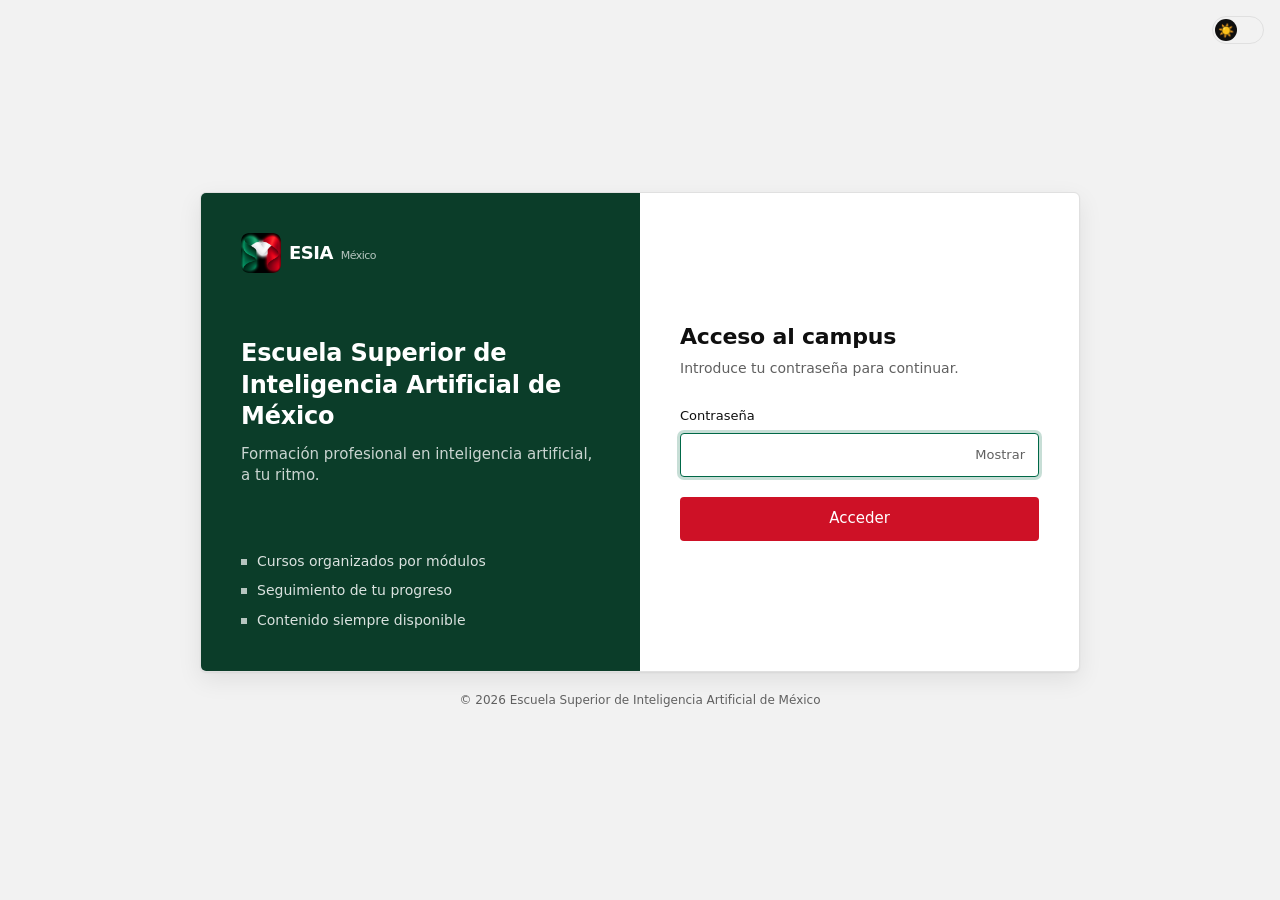
==== index.html @ 3054005b "Escuela Superior de IA de México: sitio basado en la de Paraguay Misma estructura y cursos, con text" ====
<!doctype html>
<html lang="es">
<head>
  <meta charset="utf-8">
  <meta name="viewport" content="width=device-width, initial-scale=1">
  <title>Escuela Superior de Inteligencia Artificial de México</title>
  <meta name="description" content="Plataforma de formación en inteligencia artificial. Acceso con contraseña.">
  <meta name="theme-color" content="#242527">
  <link rel="icon" href="assets/favicon.png" type="image/png">
  <!-- Vista previa al compartir (WhatsApp, Telegram, redes). Si cambia la dirección web, actualiza las URLs de abajo. -->
  <link rel="canonical" href="https://paumartifelip-cpu.github.io/escuelasuperioriamexico/">
  <link rel="apple-touch-icon" href="assets/apple-touch-icon.png">
  <meta property="og:type" content="website">
  <meta property="og:site_name" content="ESIA México">
  <meta property="og:locale" content="es_MX">
  <meta property="og:title" content="Escuela Superior de Inteligencia Artificial de México">
  <meta property="og:description" content="Formación profesional en inteligencia artificial, a tu ritmo.">
  <meta property="og:url" content="https://paumartifelip-cpu.github.io/escuelasuperioriamexico/">
  <meta property="og:image" content="https://paumartifelip-cpu.github.io/escuelasuperioriamexico/assets/og-image.png">
  <meta property="og:image:type" content="image/png">
  <meta property="og:image:width" content="1200">
  <meta property="og:image:height" content="630">
  <meta property="og:image:alt" content="Logo de la Escuela Superior de Inteligencia Artificial de México">
  <meta name="twitter:card" content="summary_large_image">
  <meta name="twitter:title" content="Escuela Superior de Inteligencia Artificial de México">
  <meta name="twitter:description" content="Formación profesional en inteligencia artificial, a tu ritmo.">
  <meta name="twitter:image" content="https://paumartifelip-cpu.github.io/escuelasuperioriamexico/assets/og-image.png">
  <link rel="stylesheet" href="css/styles.css">
  <script src="js/redirect.js"></script>
  <script src="js/theme.js"></script>
</head>
<body class="intro-page">
  <main class="intro">
    <button id="theme-btn" class="switch intro-theme" type="button" role="switch" aria-checked="false" aria-label="Modo oscuro"><span class="switch-knob" aria-hidden="true"></span></button>

    <section class="intro-card" aria-labelledby="intro-title">
      <div class="intro-aside">
        <div class="brand">
          <img class="brand-logo" src="assets/logo.png" alt="" width="40" height="40">
          <span class="brand-text">ESIA <small>México</small></span>
        </div>
        <div>
          <h1 id="intro-title">Escuela Superior de Inteligencia Artificial de México</h1>
          <p class="lead">Formación profesional en inteligencia artificial, a tu ritmo.</p>
        </div>
        <ul class="intro-points">
          <li>Cursos organizados por módulos</li>
          <li>Seguimiento de tu progreso</li>
          <li>Contenido siempre disponible</li>
        </ul>
      </div>

      <div class="intro-main">
        <h2>Acceso al campus</h2>
        <p class="intro-note">Introduce tu contraseña para continuar.</p>

        <form id="gate-form" class="gate" autocomplete="off" novalidate>
          <label for="password">Contraseña</label>
          <div class="gate-field">
            <input id="password" name="password" type="password"
                   autocomplete="current-password" aria-describedby="gate-error" required autofocus>
            <button type="button" id="toggle-pass" class="gate-toggle" aria-label="Mostrar contraseña">Mostrar</button>
          </div>
          <p id="gate-error" class="gate-error" role="alert" hidden></p>
          <button type="submit" class="btn btn-primary btn-block">Acceder</button>
        </form>
      </div>
    </section>

    <footer class="intro-foot">© <span id="year"></span> Escuela Superior de Inteligencia Artificial de México</footer>
  </main>

  <script src="js/auth.js"></script>
  <script src="js/gate.js"></script>
</body>
</html>
---- css/styles.css ----
:root {
  --bg: #242527;
  --surface: #2c2d30;
  --surface-2: #36373b;
  --surface-3: #4a4b50;
  --text: #f1f1f1;
  --text-dim: #b4b5ba;
  --red: #ce1126;
  --red-dark: #a50d1e;
  --blue: #3ea6ff;
  --accent: #1f9d63;
  --accent-deep: #0b3d29;
  --on-text: #242527;
  --topbar-bg: rgba(36, 37, 39, .95);
  --error: #ff6b81;
  --radius: 6px;
  --topbar-h: 56px;
  --sidebar-w: 240px;
}

*, *::before, *::after { box-sizing: border-box; }
html { -webkit-text-size-adjust: 100%; }
html { color-scheme: dark; }
html[data-theme="light"] {
  color-scheme: light;
  --bg: #ffffff;
  --surface: #ffffff;
  --surface-2: #f2f2f2;
  --surface-3: #e0e0e0;
  --text: #0f0f0f;
  --text-dim: #606060;
  --on-text: #ffffff;
  --topbar-bg: rgba(255, 255, 255, .95);
  --blue: #065fd4;
  --accent: #006847;
  --accent-deep: #0b3d29;
  --error: #c4001f;
}
body {
  margin: 0;
  background: var(--bg);
  color: var(--text);
  font-family: Roboto, "Segoe UI", system-ui, -apple-system, Arial, sans-serif;
  font-size: 14px;
  line-height: 1.4;
  -webkit-font-smoothing: antialiased;
  overflow-x: hidden;
  overflow-wrap: break-word;
}
a { color: inherit; text-decoration: none; }
img { display: block; max-width: 100%; }
h1, h2, h3, p { margin: 0; }
:focus-visible { outline: 2px solid var(--blue); outline-offset: 2px; }
[hidden] { display: none !important; }

/* ---------- Marca ---------- */
.brand { display: inline-flex; align-items: center; gap: 8px; font-weight: 700; letter-spacing: -0.5px; }
.brand-logo { width: 32px; height: 32px; object-fit: contain; flex: none; border-radius: 6px; }
.brand-text { font-size: 18px; }
.brand-text small { font-weight: 400; color: var(--text-dim); font-size: 11px; margin-left: 2px; }

/* ---------- Botones ---------- */
.btn {
  display: inline-flex; align-items: center; justify-content: center; gap: 6px;
  border: 0; border-radius: 6px; padding: 0 16px; min-height: 36px;
  font: inherit; font-weight: 500; cursor: pointer; transition: background .15s;
  text-align: center;
}
.btn-primary { background: var(--accent); color: #fff; }
.btn-primary:hover { background: var(--accent-deep); }
html:not([data-theme="light"]) .btn-primary:hover { background: #27b673; }
.btn-secondary { background: transparent; color: var(--text); border: 1px solid var(--surface-3); }
.btn-secondary:hover { background: var(--surface-2); }
.btn-ghost { background: transparent; color: var(--text); border: 1px solid var(--surface-3); }
.btn-ghost:hover { background: var(--surface-2); }
.btn-block { width: 100%; min-height: 44px; border-radius: 4px; font-size: 15px; }
.intro .btn-primary { background: var(--red); color: #fff; opacity: 1; }
.intro .btn-primary:hover { background: var(--red-dark); }
.icon-btn {
  display: grid; place-items: center; width: 40px; height: 40px; border: 0; border-radius: 50%;
  background: transparent; color: var(--text); cursor: pointer; font-size: 16px; flex: none;
}
.icon-btn:hover { background: var(--surface-2); }

/* ---------- Introducción ---------- */
.intro-page { min-height: 100vh; min-height: 100dvh; background: var(--surface-2); }
.intro {
  position: relative; min-height: 100vh; min-height: 100dvh; display: flex; flex-direction: column;
  align-items: center; justify-content: center; padding: 24px 16px;
}
.intro-card {
  display: grid; grid-template-columns: 1fr 1fr; width: 100%; max-width: 880px; min-height: 480px;
  background: var(--bg); border: 1px solid var(--surface-3); border-radius: 6px; overflow: hidden;
  box-shadow: 0 1px 2px rgba(0, 0, 0, .06), 0 8px 24px rgba(0, 0, 0, .08);
}
.intro-aside {
  display: flex; flex-direction: column; justify-content: space-between; gap: 32px; padding: 40px;
  background: var(--accent-deep); color: #fff;
}
.intro-aside .brand-text small { color: rgba(255, 255, 255, .7); }
.intro-aside .brand-logo { width: 40px; height: 40px; border-radius: 8px; }
.intro-aside h1 { font-size: 24px; line-height: 1.3; font-weight: 600; letter-spacing: -.2px; margin-bottom: 12px; }
.lead { color: rgba(255, 255, 255, .78); font-size: 15px; }
.intro-points { list-style: none; margin: 0; padding: 0; display: grid; gap: 10px; color: rgba(255, 255, 255, .85); font-size: 14px; }
.intro-points li { display: flex; align-items: center; gap: 10px; }
.intro-points li::before { content: ""; width: 6px; height: 6px; background: #fff; opacity: .7; flex: none; }
.intro-aside, .intro-main { min-width: 0; }
.intro-main { display: flex; flex-direction: column; justify-content: center; padding: 40px; }
.intro-main h2 { font-size: 22px; font-weight: 600; letter-spacing: -.2px; }
.intro-note { color: var(--text-dim); margin: 6px 0 28px; }
.gate label { display: block; font-weight: 500; font-size: 13px; margin-bottom: 8px; }
.gate-field { position: relative; display: flex; align-items: center; }
.gate input {
  width: 100%; height: 44px; padding: 0 84px 0 14px; border-radius: 4px;
  background: var(--bg); color: var(--text); border: 1px solid var(--surface-3); font: inherit; font-size: 16px;
}
.gate input:hover { border-color: var(--text-dim); }
.gate input:focus { outline: none; border-color: var(--accent); box-shadow: 0 0 0 3px color-mix(in srgb, var(--accent) 22%, transparent); }
.gate input[aria-invalid="true"] { border-color: var(--error); }
.gate-toggle {
  position: absolute; right: 4px; height: 36px; padding: 0 10px; border: 0; border-radius: 4px;
  background: transparent; color: var(--text-dim); font: inherit; font-size: 13px; cursor: pointer;
}
.gate-toggle:hover { color: var(--text); background: var(--surface-2); }
.gate-error { color: var(--error); margin-top: 10px; font-size: 13px; }
.gate .btn-block { margin-top: 20px; }
.intro-foot { margin-top: 20px; color: var(--text-dim); font-size: 12px; text-align: center; }
.shake { animation: shake .4s; }
@keyframes shake {
  20%, 60% { transform: translateX(-6px); }
  40%, 80% { transform: translateX(6px); }
}

/* ---------- Barra superior ---------- */
.topbar {
  position: fixed; inset: 0 0 auto 0; z-index: 30; height: var(--topbar-h);
  display: flex; align-items: center; justify-content: space-between; gap: 12px; padding: 0 16px;
  background: var(--topbar-bg); backdrop-filter: blur(8px); border-bottom: 1px solid var(--surface-3);
}
.topbar-left { display: flex; align-items: center; gap: 8px; }
.topbar-right { display: flex; align-items: center; gap: 8px; min-width: 100px; justify-content: flex-end; }
.search {
  position: relative; display: flex; align-items: center; flex: 0 1 560px; min-width: 0; height: 40px;
  background: var(--bg); border: 1px solid var(--surface-3); border-radius: 4px;
  transition: background .15s, border-color .15s, box-shadow .15s;
}
.search:hover { border-color: var(--text-dim); }
.search:focus-within {
  background: var(--bg); border-color: var(--accent); box-shadow: 0 0 0 3px color-mix(in srgb, var(--accent) 22%, transparent);
}
.search-icon { position: absolute; left: 14px; color: var(--text-dim); pointer-events: none; display: grid; }
.search input {
  flex: 1; min-width: 0; height: 100%; padding: 0 40px 0 44px; background: transparent; color: var(--text);
  border: 0; border-radius: 4px; font: inherit; font-size: 15px; appearance: none; -webkit-appearance: none;
}
.search input:focus { outline: none; }
.search input::placeholder { color: var(--text-dim); }
.search input::-webkit-search-cancel-button { display: none; }
.search-clear {
  position: absolute; right: 6px; width: 28px; height: 28px; border: 0; border-radius: 50%;
  background: transparent; color: var(--text-dim); cursor: pointer; font-size: 18px; line-height: 1;
}
.search-clear:hover { background: var(--surface-3); color: var(--text); }
.search:not(.has-value) .search-clear { display: none; }

/* ---------- Interruptor de tema ---------- */
.switch {
  position: relative; flex: none; width: 52px; height: 28px; padding: 0; border: 1px solid var(--surface-3);
  border-radius: 14px; background: var(--surface-2); cursor: pointer; transition: background .2s;
}
.switch-knob {
  position: absolute; top: 2px; left: 2px; width: 22px; height: 22px; border-radius: 50%;
  display: grid; place-items: center; font-size: 13px; line-height: 1;
  background: var(--text); color: var(--on-text); transition: transform .2s;
}
.switch[aria-checked="true"] .switch-knob { transform: translateX(24px); }
.intro-theme { position: absolute; top: 16px; right: 16px; z-index: 2; }

/* ---------- Estructura ---------- */
.shell { padding-top: var(--topbar-h); display: flex; min-height: 100vh; max-width: 100%; }
.sidebar {
  position: fixed; top: var(--topbar-h); bottom: 0; left: 0; width: var(--sidebar-w);
  padding: 12px; overflow-y: auto; background: var(--bg); z-index: 25;
}
.view { flex: 1; min-width: 0; max-width: 100%; margin-left: var(--sidebar-w); padding: 12px 24px 48px; outline: none; }
.sidebar-collapsed .sidebar { display: none; }
.sidebar-collapsed .view { margin-left: 0; }
.backdrop { position: fixed; inset: 0; background: rgba(0, 0, 0, .6); z-index: 20; }

.side-item {
  display: flex; align-items: center; gap: 12px; padding: 8px 12px; border-radius: 6px; line-height: 1.3;
}
.side-item:hover { background: var(--surface-2); }
.side-item.active { background: var(--surface-2); font-weight: 600; box-shadow: inset 3px 0 0 var(--accent); }
.side-logout { width: 100%; margin-top: 16px; border: 0; background: transparent; color: var(--text-dim); font: inherit; cursor: pointer; text-align: left; }
.side-num { flex: none; display: grid; place-items: center; width: 24px; height: 24px; border-radius: 4px; background: var(--surface-3); font-size: 12px; font-weight: 600; }
.side-item.active .side-num { background: var(--accent); color: #fff; }
.side-icon { width: 24px; text-align: center; flex: none; font-size: 18px; }
.side-label { display: grid; min-width: 0; }
.side-sub { color: var(--text-dim); font-size: 12px; }
.progress .progress-text { margin-top: 8px; }
.side-title { margin: 24px 12px 8px; font-weight: 600; font-size: 11px; letter-spacing: .08em; text-transform: uppercase; color: var(--text-dim); }
.side-title.current { color: var(--text); }
.chips-sub { padding-top: 0; }
.chips-sub .chip { background: transparent; border: 1px solid var(--surface-3); }
.chips-sub .chip.active { background: var(--text); border-color: var(--text); }
.progress { padding: 4px 12px; }


/* ---------- Contenido ---------- */
.view-title { font-size: 24px; font-weight: 700; margin: 8px 0 16px; letter-spacing: -.3px; }
.eyebrow { font-size: 11px; font-weight: 600; letter-spacing: .1em; text-transform: uppercase; color: var(--text-dim); }
.crumb { display: inline-block; margin: 4px 0 8px; color: var(--text-dim); font-weight: 500; }
.crumb:hover { color: var(--text); }
.empty { display: grid; justify-items: center; gap: 12px; padding: 80px 16px; color: var(--text-dim); text-align: center; }
.empty-icon { font-size: 48px; }
.thumb { position: relative; aspect-ratio: 16 / 9; border-radius: 4px; overflow: hidden; background: var(--surface-2); flex: none; }
.thumb img { width: 100%; height: 100%; object-fit: cover; }
.thumb-fallback { visibility: hidden; }
.thumb-sm { width: 128px; }

.bar { height: 4px; border-radius: 2px; background: var(--surface-3); overflow: hidden; }
.bar span { display: block; height: 100%; width: 0; background: var(--accent); transition: width .3s; }
.progress-block { display: grid; gap: 6px; margin: 12px 0; }
.progress-text { color: var(--text-dim); font-size: 12px; }

/* Inicio: continuar + cursos */
.resume {
  display: flex; align-items: center; gap: 16px; padding: 12px; margin-bottom: 20px;
  background: var(--bg); border: 1px solid var(--surface-3); border-left: 3px solid var(--accent); border-radius: var(--radius);
}
.resume:hover { background: var(--surface-2); }
.resume .lesson-text { flex: 1; }
.courses { display: grid; grid-template-columns: repeat(auto-fill, minmax(320px, 1fr)); gap: 16px; max-width: 1000px; }
.course-card { display: flex; flex-direction: column; padding: 24px; background: var(--bg); border: 1px solid var(--surface-3); border-top: 3px solid var(--accent); border-radius: 6px; }
.lead-line { color: var(--text-dim); margin: -8px 0 20px; font-size: 15px; }
.course-desc { color: var(--text-dim); margin-top: 6px; font-size: 14px; max-width: 60ch; }
.course-title { font-size: 18px; line-height: 1.3; margin-top: 4px; }
.course-meta { color: var(--text-dim); margin-top: 4px; }
.course-actions { display: flex; flex-wrap: wrap; gap: 8px; margin-top: auto; padding-top: 8px; }

/* Curso: módulos y lecciones numeradas */
.course-head { display: flex; align-items: flex-start; justify-content: space-between; gap: 16px; flex-wrap: wrap; max-width: 860px; margin-bottom: 8px; }
.course-head > div { flex: 1; min-width: 260px; }
.module { max-width: 860px; margin-top: 40px; }
.module-head { display: flex; align-items: flex-end; justify-content: space-between; gap: 12px; padding: 0 12px 12px; border-bottom: 2px solid var(--text); }
.module-title { font-size: 18px; font-weight: 600; margin-top: 4px; }
.count { color: var(--text-dim); font-weight: 600; font-variant-numeric: tabular-nums; }
.count.complete { color: var(--text); }
.count.complete::before { content: "✓ "; }

.lessons { list-style: none; margin: 0; padding: 0; }
.lesson { display: flex; align-items: center; gap: 12px; padding: 14px 12px; border-radius: 6px; }
.lesson:hover { background: var(--surface-2); }
.lesson.current { background: var(--surface-2); box-shadow: inset 3px 0 0 var(--accent); }
.lesson.current .lesson-title { font-weight: 600; }
.lesson-link { display: flex; align-items: center; gap: 16px; flex: 1; min-width: 0; }
.lesson-text { display: grid; gap: 2px; min-width: 0; }
.lesson-title { font-weight: 500; font-size: 15px; line-height: 1.45; }
.lesson-sub { color: var(--text-dim); font-size: 13px; }
.step { flex: none; width: 20px; text-align: center; color: var(--text-dim); font-size: 13px; font-weight: 500; font-variant-numeric: tabular-nums; }
.lesson.seen .lesson-title { color: var(--text-dim); }
.lesson.seen .thumb img { opacity: .55; }
.lessons-flat { max-width: 860px; }

/* Botón de visto: anillo fino; al marcar, solo una marca dibujada con trazo */
.check {
  position: relative; flex: none; width: 20px; height: 20px; padding: 0; margin-left: 4px;
  border: 1.5px solid var(--surface-3); border-radius: 50%; background: transparent; cursor: pointer;
  font-size: 0; color: var(--text); transition: border-color .15s, background .15s;
}
.check:hover { border-color: var(--text-dim); }
.check::after {
  content: ""; position: absolute; left: 5.5px; top: 2.5px; width: 4px; height: 8px;
  border: solid currentColor; border-width: 0 1.5px 1.5px 0; transform: rotate(45deg) scale(0);
  transition: transform .15s;
}
.check.on { border-color: var(--text); }
.check.on::after { transform: rotate(45deg) scale(1); }

/* Reproductor */
.watch { display: grid; grid-template-columns: minmax(0, 1fr) 380px; gap: 28px; max-width: 1600px; margin: 0 auto; }
.player { aspect-ratio: 16 / 9; border-radius: var(--radius); overflow: hidden; background: #000; margin-bottom: 14px; }
.player iframe { width: 100%; height: 100%; border: 0; display: block; }
.watch-title { font-size: 22px; overflow-wrap: anywhere; font-weight: 700; line-height: 1.3; margin: 4px 0; }
.watch-actions { display: flex; flex-wrap: wrap; align-items: center; gap: 8px; margin-top: 14px; }
.watch-nav { display: grid; grid-template-columns: 1fr 1fr; gap: 12px; margin-top: 24px; }
.nav-link { display: grid; gap: 2px; padding: 12px 14px; border-radius: var(--radius); background: var(--bg); border: 1px solid var(--surface-3); min-width: 0; }
.nav-link:hover { background: var(--surface-2); }
.nav-link small { color: var(--text-dim); font-weight: 600; }
.nav-link span { font-weight: 500; overflow: hidden; text-overflow: ellipsis; white-space: nowrap; }
.nav-next { text-align: right; grid-column: 2; }
.file-warning { margin-bottom: 12px; padding: 10px 14px; border-radius: var(--radius); background: var(--surface-2); border-left: 4px solid var(--accent); }

.queue { align-self: start; position: sticky; top: calc(var(--topbar-h) + 12px); max-height: calc(100vh - var(--topbar-h) - 24px); overflow-y: auto; padding: 0 4px 24px 0; }
.queue .crumb { margin-bottom: 16px; }
.queue-title { font-size: 18px; font-weight: 600; line-height: 1.35; }
.queue .progress-block { margin: 16px 0 8px; }
.queue-module { display: flex; justify-content: space-between; align-items: baseline; gap: 8px; margin: 32px 12px 8px; font-weight: 500; font-size: 13px; color: var(--text-dim); }
.queue-module span:first-child { letter-spacing: .02em; }
.lessons-compact .lesson { padding: 12px 12px; }
.lessons-compact .lesson-link { gap: 14px; }
.lessons-compact .lesson-title { font-size: 14px; line-height: 1.45; font-weight: 400; }
.lessons-compact .lesson.current .lesson-title { font-weight: 600; }

.noscript { padding: 24px; text-align: center; }

/* ---------- Responsive ---------- */
@media (max-width: 1200px) {
  .watch { grid-template-columns: 1fr; }
  .queue { position: static; max-height: none; }
}
@media (max-width: 1000px) {
  .topbar-right { min-width: 0; }
  .sidebar { transform: translateX(-100%); transition: transform .2s; box-shadow: 4px 0 20px rgba(0, 0, 0, .5); }
  .menu-open .sidebar { transform: none; }
  .view { margin-left: 0; padding: 8px 16px 40px; }
  .sidebar-collapsed .sidebar { display: block; }
}
@media (max-width: 640px) {
  :root { --topbar-h: 52px; }
  .topbar { padding: 0 8px; gap: 6px; padding-left: max(8px, env(safe-area-inset-left)); padding-right: max(8px, env(safe-area-inset-right)); }
  .topbar-left { gap: 2px; flex: none; }
  .brand-text { display: none; }
  .search { flex: 1 1 auto; min-width: 0; }
  .search input { font-size: 16px; }
  .topbar-right { min-width: 0; flex: none; }
  .topbar-right > .btn { display: none; }
  .sidebar { width: min(86vw, 320px); }
  .view { padding: 8px 16px 40px; }
  .view-title { font-size: 21px; }
  .courses { grid-template-columns: minmax(0, 1fr); }
  .course-card { padding: 16px; }
  .course-head { flex-direction: column; }
  .course-head > div { min-width: 0; width: 100%; }
  .course-head > .btn { width: 100%; }
  .resume { flex-wrap: wrap; }
  .resume .thumb-sm { display: none; }
  .resume .btn { width: 100%; }
  .module { margin-top: 28px; }
  .module-head, .lesson { padding-left: 4px; padding-right: 4px; }
  .lesson-link { gap: 10px; }
  .lesson .thumb-sm { width: 84px; }
  .lessons-compact .lesson .thumb-sm { display: none; }
  .check { width: 24px; height: 24px; }
  .check::after { left: 7.5px; top: 4px; }
  .watch { gap: 20px; }
  .player { border-radius: 0; margin-left: -16px; margin-right: -16px; }
  .watch-title { font-size: 19px; }
  .watch-actions { flex-direction: column; align-items: stretch; }
  .watch-actions .btn { width: 100%; min-height: 44px; }
  .watch-nav { grid-template-columns: minmax(0, 1fr); }
  .nav-next { grid-column: auto; text-align: left; }
  .nav-link span { white-space: normal; }
  .intro { padding: 16px 12px; justify-content: flex-start; padding-top: 56px; }
  .intro-card { grid-template-columns: minmax(0, 1fr); min-height: 0; }
  .intro-aside, .intro-main { padding: 24px 20px; }
  .intro-aside { gap: 20px; }
  .intro-aside h1 { font-size: 20px; }
  .gate input { font-size: 16px; }
}
@media (prefers-reduced-motion: reduce) {
  * { animation: none !important; transition: none !important; }
}
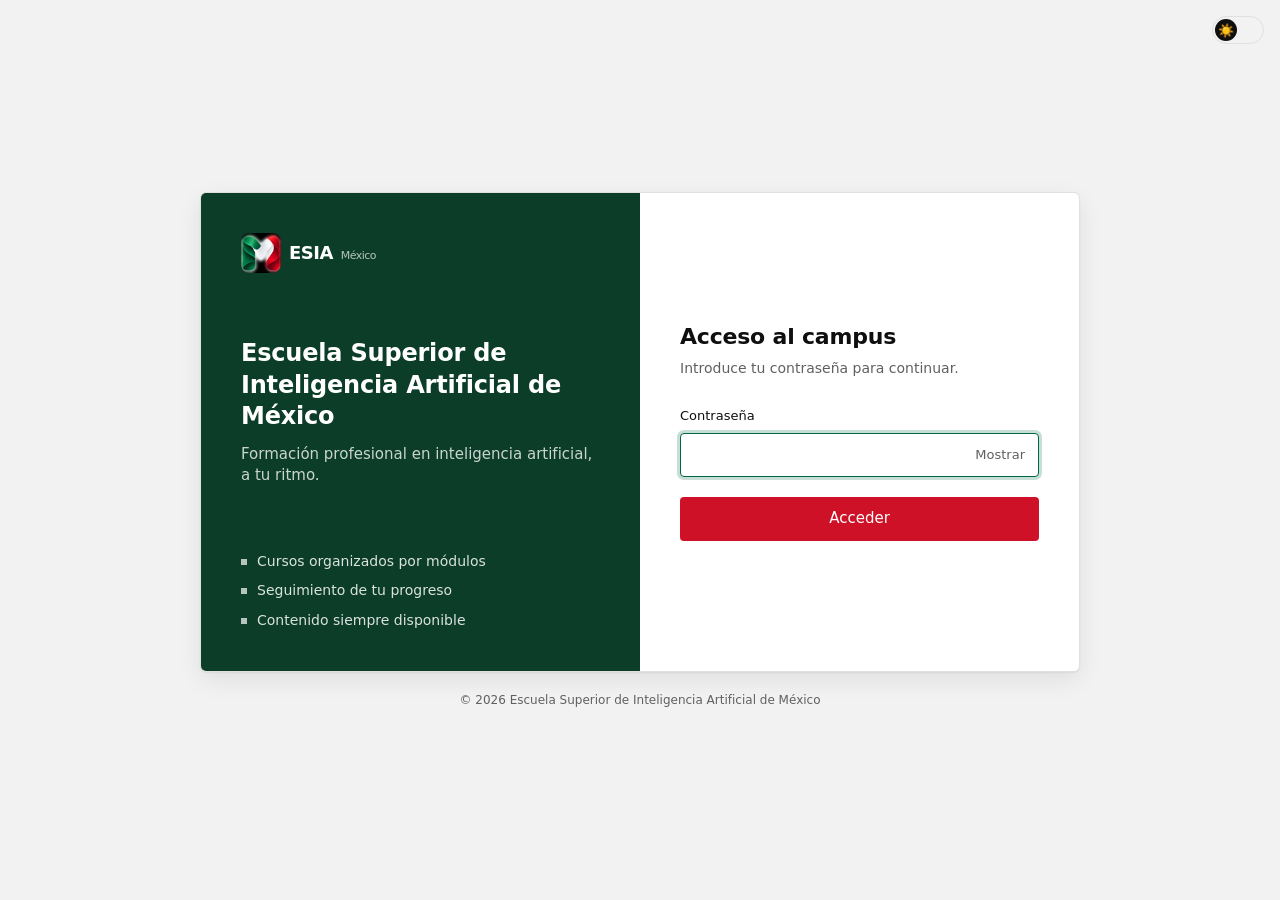
==== commit e9d88715: "Logo nuevo de México en iconos y vista previa al compartir Co-Authored-By: Claude Opus 5.5 <noreply@" ====
--- a/index.html
+++ b/index.html
@@ -16,7 +16,7 @@
   <meta property="og:title" content="Escuela Superior de Inteligencia Artificial de México">
   <meta property="og:description" content="Formación profesional en inteligencia artificial, a tu ritmo.">
   <meta property="og:url" content="https://paumartifelip-cpu.github.io/escuelasuperioriamexico/">
-  <meta property="og:image" content="https://paumartifelip-cpu.github.io/escuelasuperioriamexico/assets/og-image.png">
+  <meta property="og:image" content="https://paumartifelip-cpu.github.io/escuelasuperioriamexico/assets/og-image.png?v=2">
   <meta property="og:image:type" content="image/png">
   <meta property="og:image:width" content="1200">
   <meta property="og:image:height" content="630">
@@ -24,7 +24,7 @@
   <meta name="twitter:card" content="summary_large_image">
   <meta name="twitter:title" content="Escuela Superior de Inteligencia Artificial de México">
   <meta name="twitter:description" content="Formación profesional en inteligencia artificial, a tu ritmo.">
-  <meta name="twitter:image" content="https://paumartifelip-cpu.github.io/escuelasuperioriamexico/assets/og-image.png">
+  <meta name="twitter:image" content="https://paumartifelip-cpu.github.io/escuelasuperioriamexico/assets/og-image.png?v=2">
   <link rel="stylesheet" href="css/styles.css">
   <script src="js/redirect.js"></script>
   <script src="js/theme.js"></script>
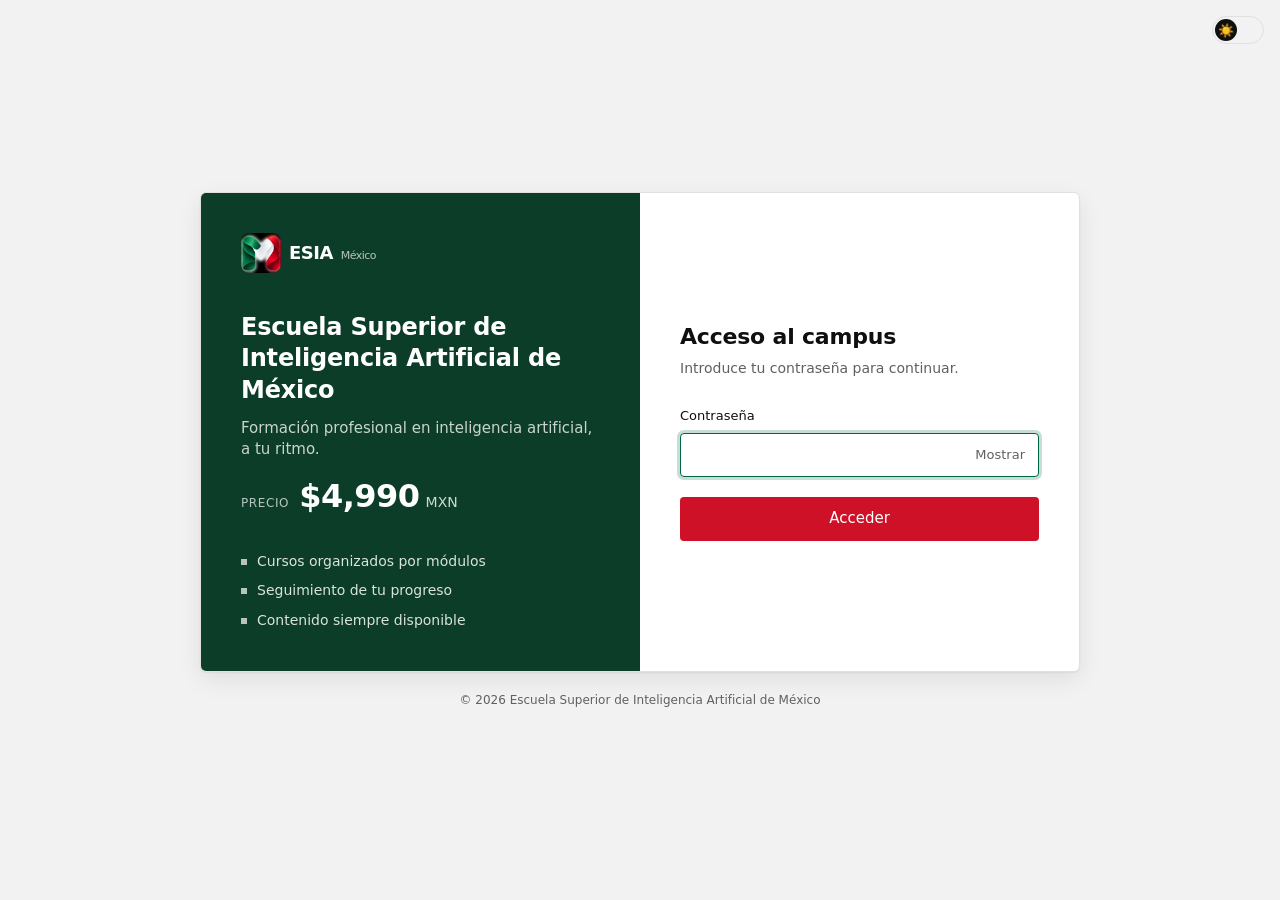
==== commit df29f416: "Precio en la portada: $4,990 MXN Co-Authored-By: Claude Opus 5.5 <noreply@anthropic.com>" ====
--- a/index.html
+++ b/index.html
@@ -42,6 +42,7 @@
         <div>
           <h1 id="intro-title">Escuela Superior de Inteligencia Artificial de México</h1>
           <p class="lead">Formación profesional en inteligencia artificial, a tu ritmo.</p>
+          <p class="intro-price"><span>Precio</span> <strong>$4,990</strong> <small>MXN</small></p>
         </div>
         <ul class="intro-points">
           <li>Cursos organizados por módulos</li>
--- a/css/styles.css
+++ b/css/styles.css
@@ -101,6 +101,10 @@
 .intro-aside .brand-logo { width: 40px; height: 40px; border-radius: 8px; }
 .intro-aside h1 { font-size: 24px; line-height: 1.3; font-weight: 600; letter-spacing: -.2px; margin-bottom: 12px; }
 .lead { color: rgba(255, 255, 255, .78); font-size: 15px; }
+.intro-price { display: flex; align-items: baseline; gap: 6px; margin-top: 20px; }
+.intro-price span { font-size: 12px; text-transform: uppercase; letter-spacing: .6px; color: rgba(255, 255, 255, .7); margin-right: 4px; }
+.intro-price strong { font-size: 32px; font-weight: 700; letter-spacing: -.5px; line-height: 1; }
+.intro-price small { font-size: 14px; font-weight: 500; color: rgba(255, 255, 255, .8); }
 .intro-points { list-style: none; margin: 0; padding: 0; display: grid; gap: 10px; color: rgba(255, 255, 255, .85); font-size: 14px; }
 .intro-points li { display: flex; align-items: center; gap: 10px; }
 .intro-points li::before { content: ""; width: 6px; height: 6px; background: #fff; opacity: .7; flex: none; }
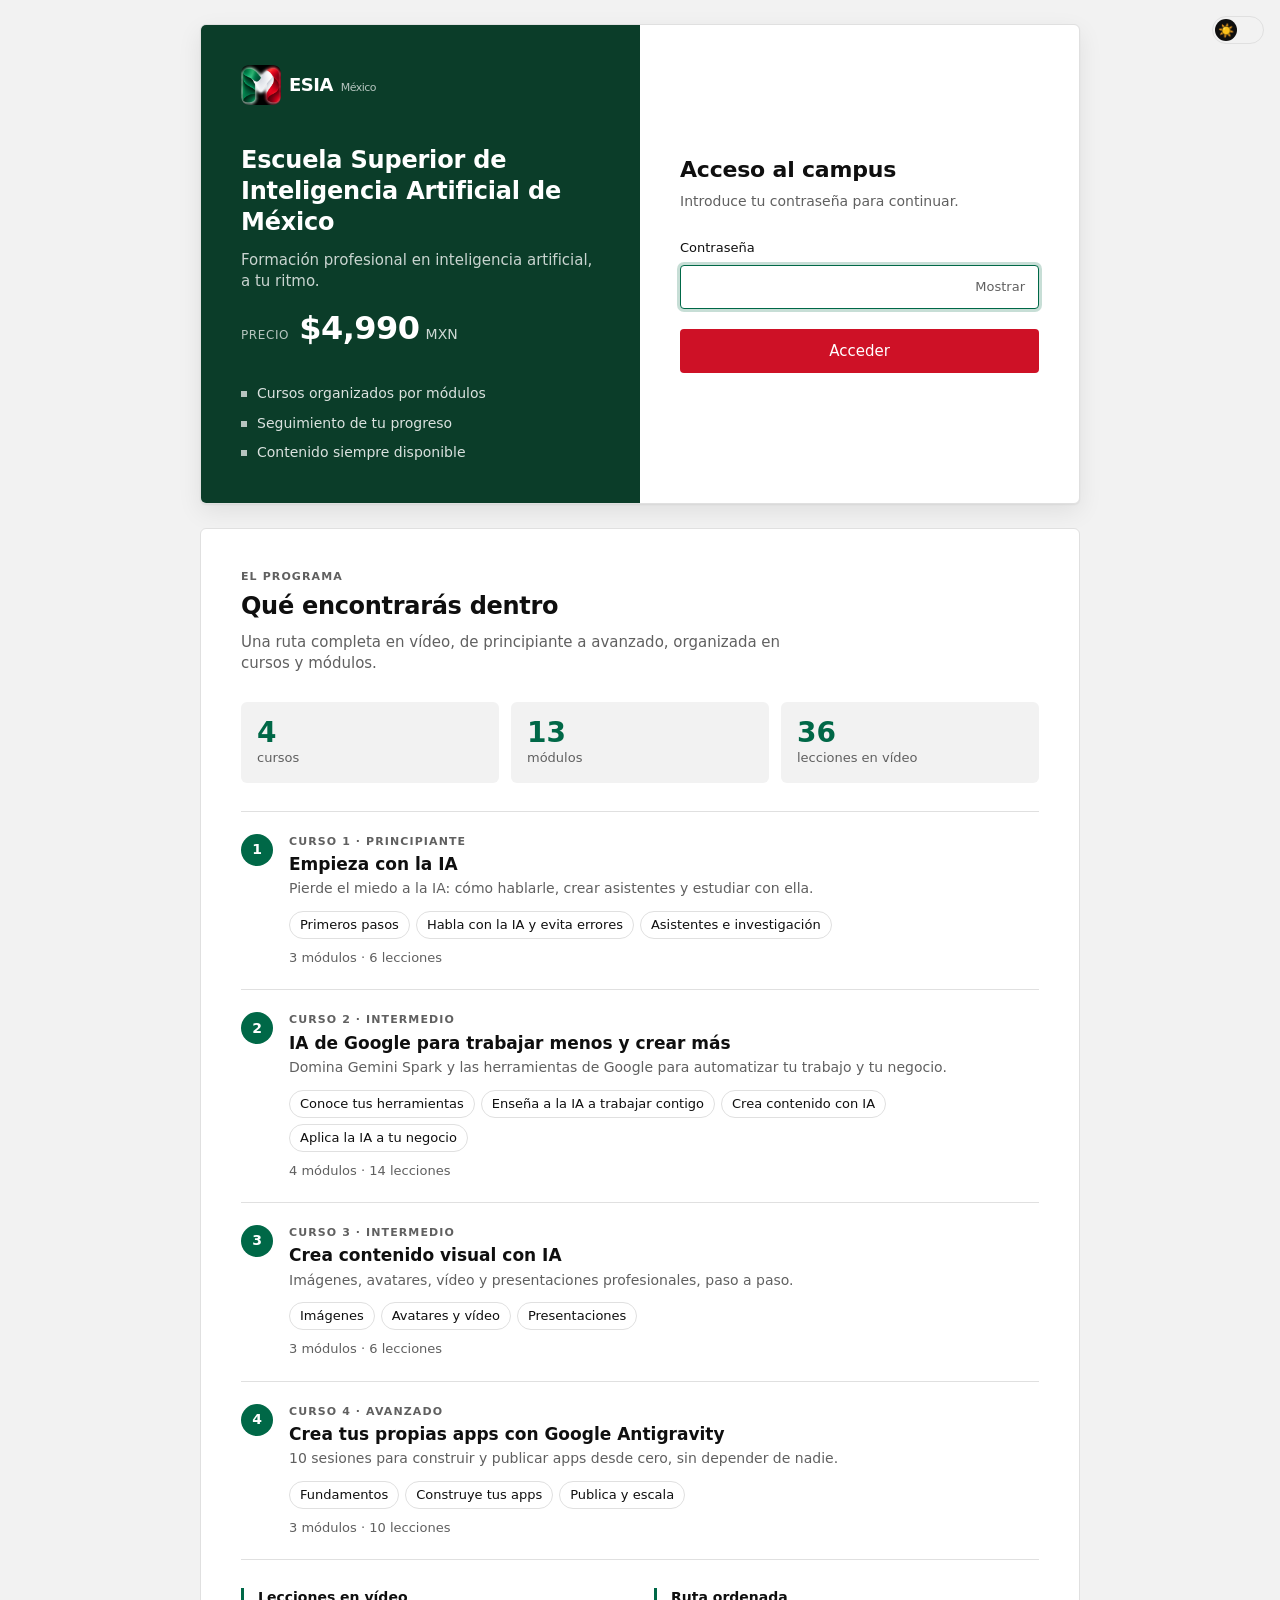
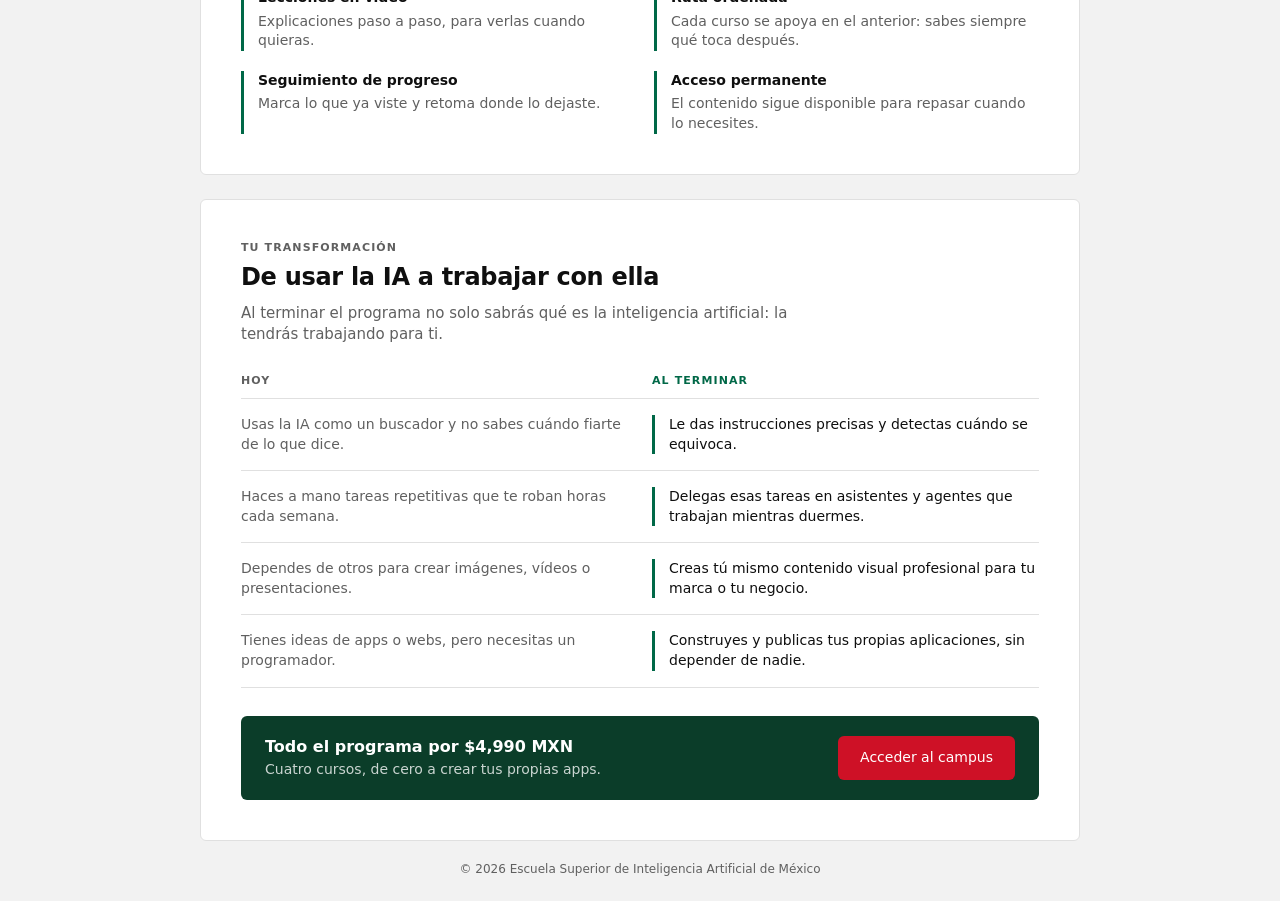
==== commit df0e77d9: "Portada: qué encontrarás dentro y transformación antes/después Co-Authored-By: Claude Opus 5.5 <nore" ====
--- a/index.html
+++ b/index.html
@@ -68,10 +68,47 @@
       </div>
     </section>
 
+    <section class="info" aria-labelledby="inside-title">
+      <p class="eyebrow">El programa</p>
+      <h2 id="inside-title" class="info-title">Qué encontrarás dentro</h2>
+      <p class="info-lead">Una ruta completa en vídeo, de principiante a avanzado, organizada en cursos y módulos.</p>
+      <dl id="program-stats" class="program-stats"></dl>
+      <ol id="program-list" class="program-list"></ol>
+      <ul class="includes">
+        <li><strong>Lecciones en vídeo</strong><span>Explicaciones paso a paso, para verlas cuando quieras.</span></li>
+        <li><strong>Ruta ordenada</strong><span>Cada curso se apoya en el anterior: sabes siempre qué toca después.</span></li>
+        <li><strong>Seguimiento de progreso</strong><span>Marca lo que ya viste y retoma donde lo dejaste.</span></li>
+        <li><strong>Acceso permanente</strong><span>El contenido sigue disponible para repasar cuando lo necesites.</span></li>
+      </ul>
+    </section>
+
+    <section class="info" aria-labelledby="change-title">
+      <p class="eyebrow">Tu transformación</p>
+      <h2 id="change-title" class="info-title">De usar la IA a trabajar con ella</h2>
+      <p class="info-lead">Al terminar el programa no solo sabrás qué es la inteligencia artificial: la tendrás trabajando para ti.</p>
+      <div class="change-head" aria-hidden="true"><span>Hoy</span><span>Al terminar</span></div>
+      <ul class="change-list">
+        <li><p><span class="change-label">Hoy</span>Usas la IA como un buscador y no sabes cuándo fiarte de lo que dice.</p>
+            <p><span class="change-label">Al terminar</span>Le das instrucciones precisas y detectas cuándo se equivoca.</p></li>
+        <li><p><span class="change-label">Hoy</span>Haces a mano tareas repetitivas que te roban horas cada semana.</p>
+            <p><span class="change-label">Al terminar</span>Delegas esas tareas en asistentes y agentes que trabajan mientras duermes.</p></li>
+        <li><p><span class="change-label">Hoy</span>Dependes de otros para crear imágenes, vídeos o presentaciones.</p>
+            <p><span class="change-label">Al terminar</span>Creas tú mismo contenido visual profesional para tu marca o tu negocio.</p></li>
+        <li><p><span class="change-label">Hoy</span>Tienes ideas de apps o webs, pero necesitas un programador.</p>
+            <p><span class="change-label">Al terminar</span>Construyes y publicas tus propias aplicaciones, sin depender de nadie.</p></li>
+      </ul>
+      <div class="info-cta">
+        <p><strong>Todo el programa por $4,990 MXN</strong><span>Cuatro cursos, de cero a crear tus propias apps.</span></p>
+        <a class="btn btn-primary" href="#password">Acceder al campus</a>
+      </div>
+    </section>
+
     <footer class="intro-foot">© <span id="year"></span> Escuela Superior de Inteligencia Artificial de México</footer>
   </main>
 
   <script src="js/auth.js"></script>
   <script src="js/gate.js"></script>
+  <script src="js/data.js"></script>
+  <script src="js/landing.js"></script>
 </body>
 </html>
--- a/css/styles.css
+++ b/css/styles.css
@@ -128,6 +128,47 @@
 .gate-toggle:hover { color: var(--text); background: var(--surface-2); }
 .gate-error { color: var(--error); margin-top: 10px; font-size: 13px; }
 .gate .btn-block { margin-top: 20px; }
+/* ---------- Portada: programa y transformación ---------- */
+.info {
+  width: 100%; max-width: 880px; margin-top: 24px; padding: 40px;
+  background: var(--bg); border: 1px solid var(--surface-3); border-radius: 6px;
+}
+.info-title { font-size: 24px; font-weight: 700; letter-spacing: -.3px; margin-top: 6px; }
+.info-lead { color: var(--text-dim); font-size: 15px; margin-top: 8px; max-width: 60ch; }
+.program-stats { display: grid; grid-template-columns: repeat(3, minmax(0, 1fr)); gap: 12px; margin: 28px 0; }
+.program-stats div { display: flex; flex-direction: column-reverse; padding: 16px; background: var(--surface-2); border-radius: 6px; }
+.program-stats dt { color: var(--text-dim); font-size: 13px; }
+.program-stats dd { margin: 0; font-size: 28px; font-weight: 700; color: var(--accent); line-height: 1.1; }
+.program-list { list-style: none; margin: 0; padding: 0; border-top: 1px solid var(--surface-3); }
+.program-item { display: flex; gap: 16px; padding: 22px 0; border-bottom: 1px solid var(--surface-3); }
+.program-num {
+  flex: none; display: grid; place-items: center; width: 32px; height: 32px; border-radius: 50%;
+  background: var(--accent); color: #fff; font-weight: 700;
+}
+.program-body { min-width: 0; }
+.program-title { font-size: 17px; line-height: 1.3; margin: 4px 0 0; }
+.program-desc { color: var(--text-dim); margin-top: 4px; }
+.program-modules { display: flex; flex-wrap: wrap; gap: 6px; list-style: none; margin: 12px 0 0; padding: 0; }
+.program-modules li { padding: 4px 10px; border: 1px solid var(--surface-3); border-radius: 999px; font-size: 13px; }
+.program-meta { color: var(--text-dim); font-size: 13px; margin-top: 10px; }
+.includes { display: grid; grid-template-columns: repeat(2, minmax(0, 1fr)); gap: 20px 28px; list-style: none; margin: 28px 0 0; padding: 0; }
+.includes li { display: flex; flex-direction: column; gap: 4px; padding-left: 14px; border-left: 3px solid var(--accent); }
+.includes span { color: var(--text-dim); }
+.change-head, .change-list li { display: grid; grid-template-columns: minmax(0, 1fr) minmax(0, 1fr); gap: 24px; }
+.change-head { margin-top: 28px; padding-bottom: 10px; border-bottom: 1px solid var(--surface-3); font-size: 11px; font-weight: 600; letter-spacing: .1em; text-transform: uppercase; color: var(--text-dim); }
+.change-head span + span { color: var(--accent); }
+.change-list { list-style: none; margin: 0; padding: 0; }
+.change-list li { padding: 16px 0; border-bottom: 1px solid var(--surface-3); }
+.change-list p:first-child { color: var(--text-dim); }
+.change-list p:last-child { font-weight: 500; padding-left: 14px; border-left: 3px solid var(--accent); }
+.change-label { display: none; }
+.info-cta {
+  display: flex; align-items: center; justify-content: space-between; gap: 16px; flex-wrap: wrap;
+  margin-top: 28px; padding: 20px 24px; background: var(--accent-deep); color: #fff; border-radius: 6px;
+}
+.info-cta p { display: flex; flex-direction: column; gap: 2px; font-size: 16px; }
+.info-cta span { font-size: 14px; color: rgba(255, 255, 255, .78); }
+.info-cta .btn-primary { min-height: 44px; padding: 0 22px; }
 .intro-foot { margin-top: 20px; color: var(--text-dim); font-size: 12px; text-align: center; }
 .shake { animation: shake .4s; }
 @keyframes shake {
@@ -361,6 +402,18 @@
   .intro-aside, .intro-main { padding: 24px 20px; }
   .intro-aside { gap: 20px; }
   .intro-aside h1 { font-size: 20px; }
+  .info { padding: 24px 20px; margin-top: 16px; }
+  .info-title { font-size: 20px; }
+  .program-stats { gap: 8px; }
+  .program-stats div { padding: 12px; }
+  .program-stats dd { font-size: 22px; }
+  .program-item { gap: 12px; }
+  .includes { grid-template-columns: minmax(0, 1fr); }
+  .change-head { display: none; }
+  .change-list li { grid-template-columns: minmax(0, 1fr); gap: 10px; }
+  .change-label { display: block; font-size: 11px; font-weight: 600; letter-spacing: .1em; text-transform: uppercase; margin-bottom: 2px; }
+  .change-list p:last-child .change-label { color: var(--accent); }
+  .info-cta .btn { width: 100%; }
   .gate input { font-size: 16px; }
 }
 @media (prefers-reduced-motion: reduce) {
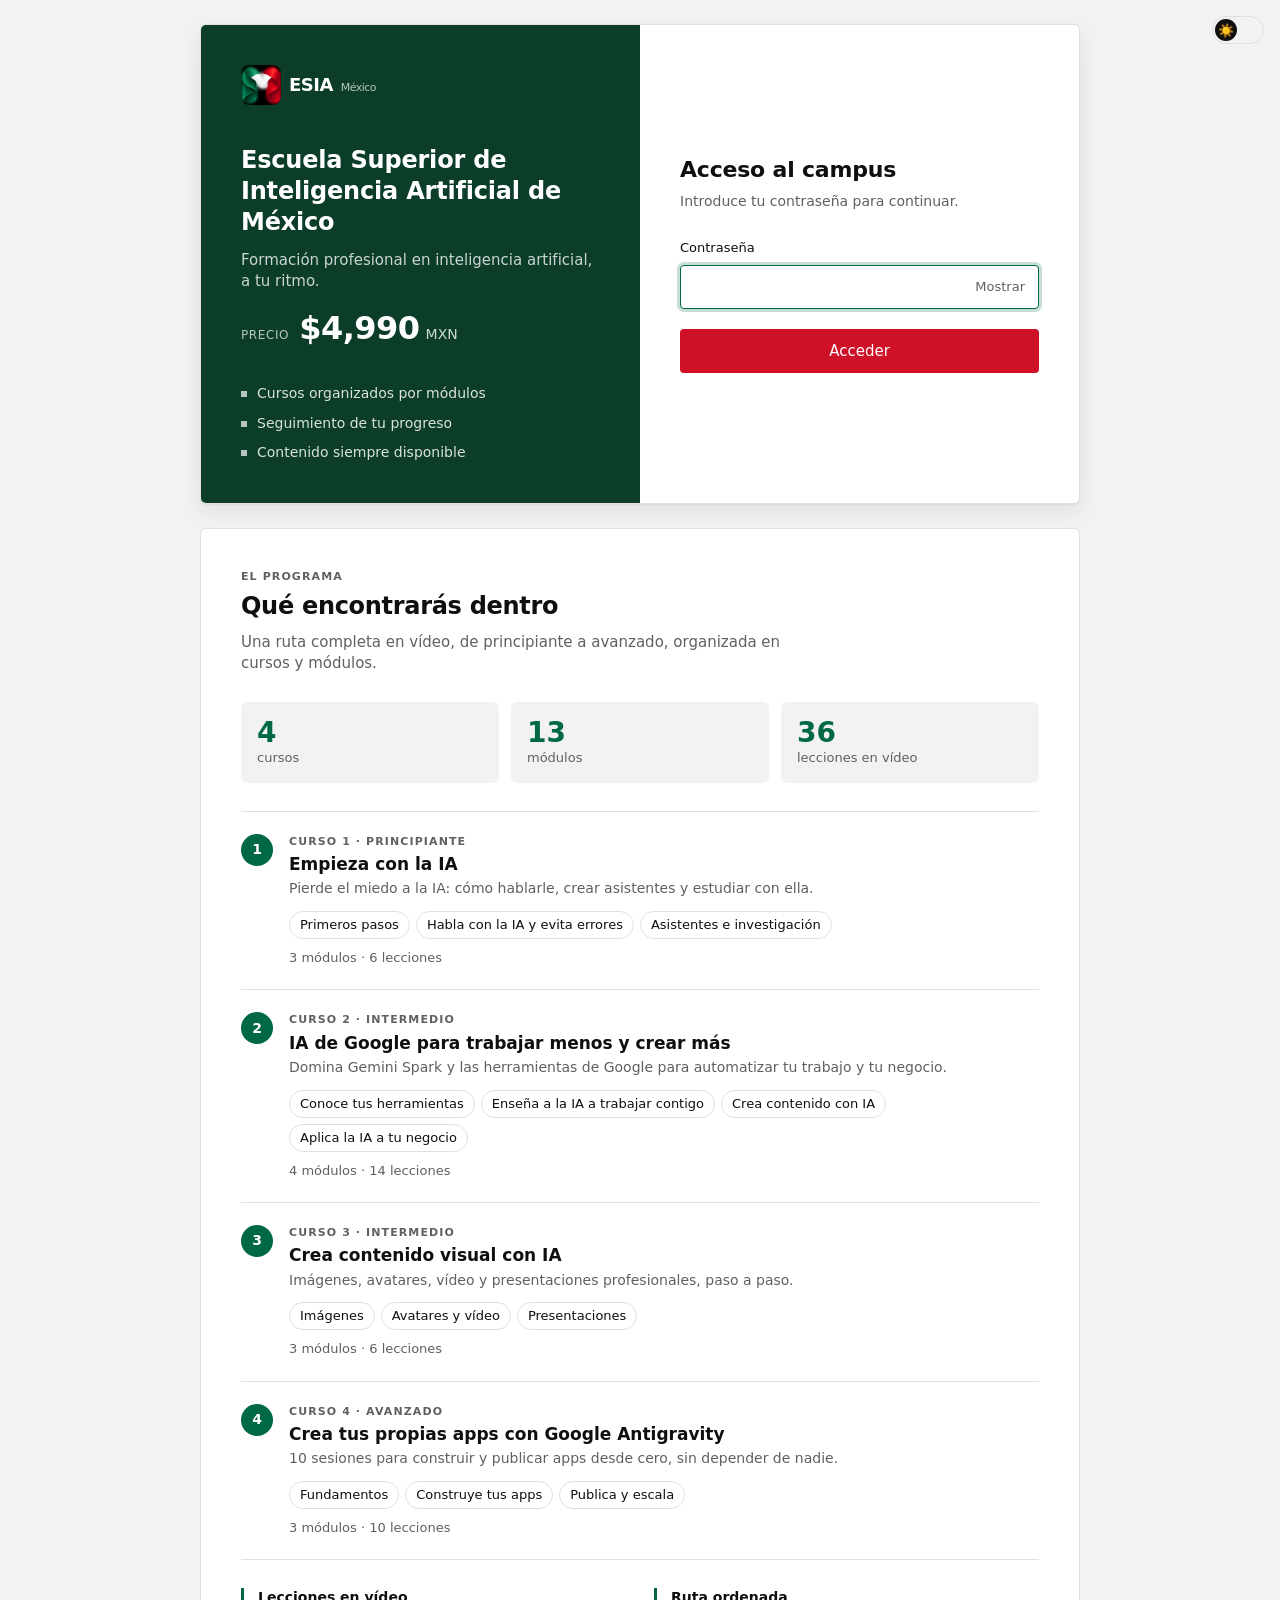
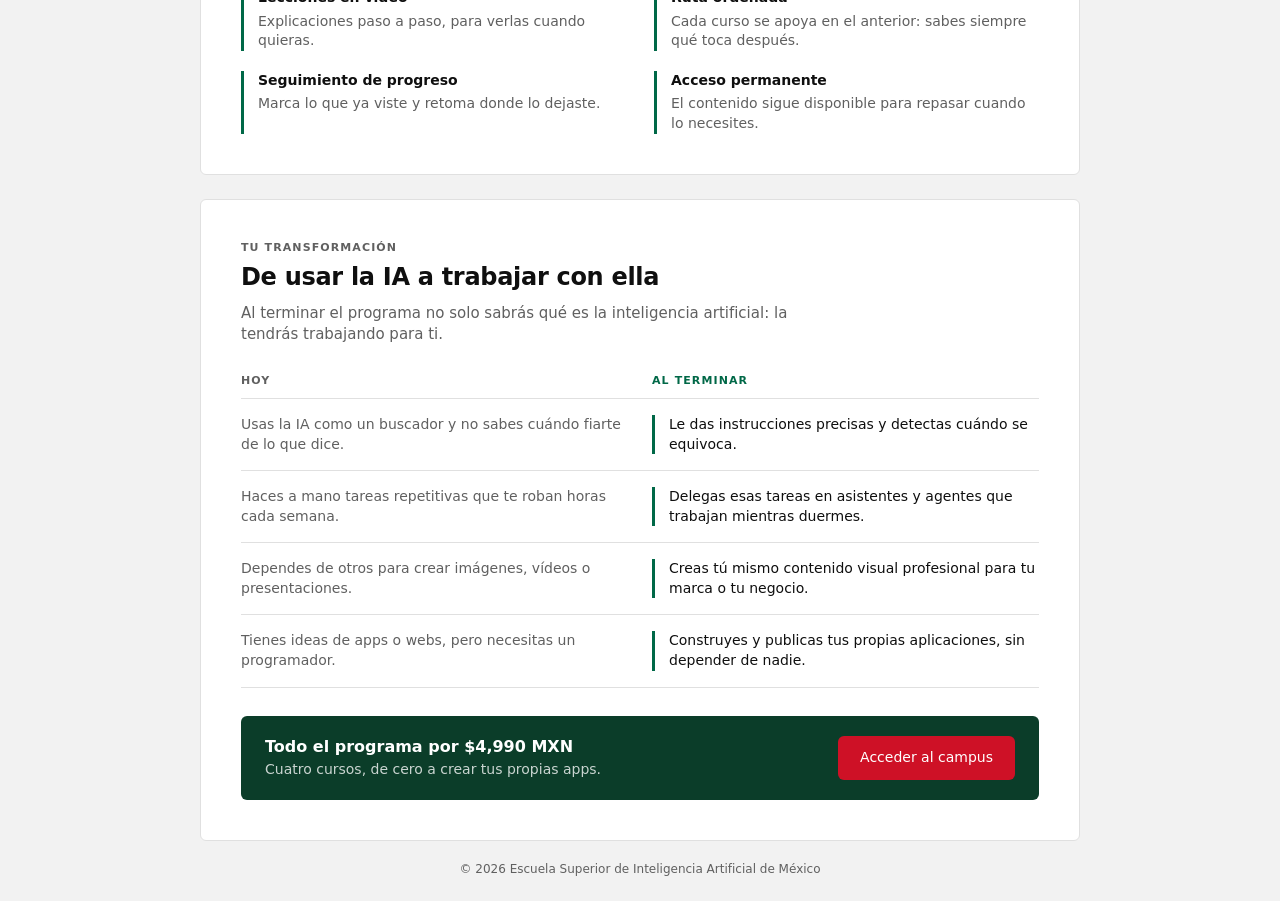
==== commit e29ba310: "Logo sin halo blanco: vuelve la versión de fondo negro Co-Authored-By: Claude Opus 5.5 <noreply@anth" ====
--- a/index.html
+++ b/index.html
@@ -16,7 +16,7 @@
   <meta property="og:title" content="Escuela Superior de Inteligencia Artificial de México">
   <meta property="og:description" content="Formación profesional en inteligencia artificial, a tu ritmo.">
   <meta property="og:url" content="https://paumartifelip-cpu.github.io/escuelasuperioriamexico/">
-  <meta property="og:image" content="https://paumartifelip-cpu.github.io/escuelasuperioriamexico/assets/og-image.png?v=2">
+  <meta property="og:image" content="https://paumartifelip-cpu.github.io/escuelasuperioriamexico/assets/og-image.png?v=3">
   <meta property="og:image:type" content="image/png">
   <meta property="og:image:width" content="1200">
   <meta property="og:image:height" content="630">
@@ -24,7 +24,7 @@
   <meta name="twitter:card" content="summary_large_image">
   <meta name="twitter:title" content="Escuela Superior de Inteligencia Artificial de México">
   <meta name="twitter:description" content="Formación profesional en inteligencia artificial, a tu ritmo.">
-  <meta name="twitter:image" content="https://paumartifelip-cpu.github.io/escuelasuperioriamexico/assets/og-image.png?v=2">
+  <meta name="twitter:image" content="https://paumartifelip-cpu.github.io/escuelasuperioriamexico/assets/og-image.png?v=3">
   <link rel="stylesheet" href="css/styles.css">
   <script src="js/redirect.js"></script>
   <script src="js/theme.js"></script>
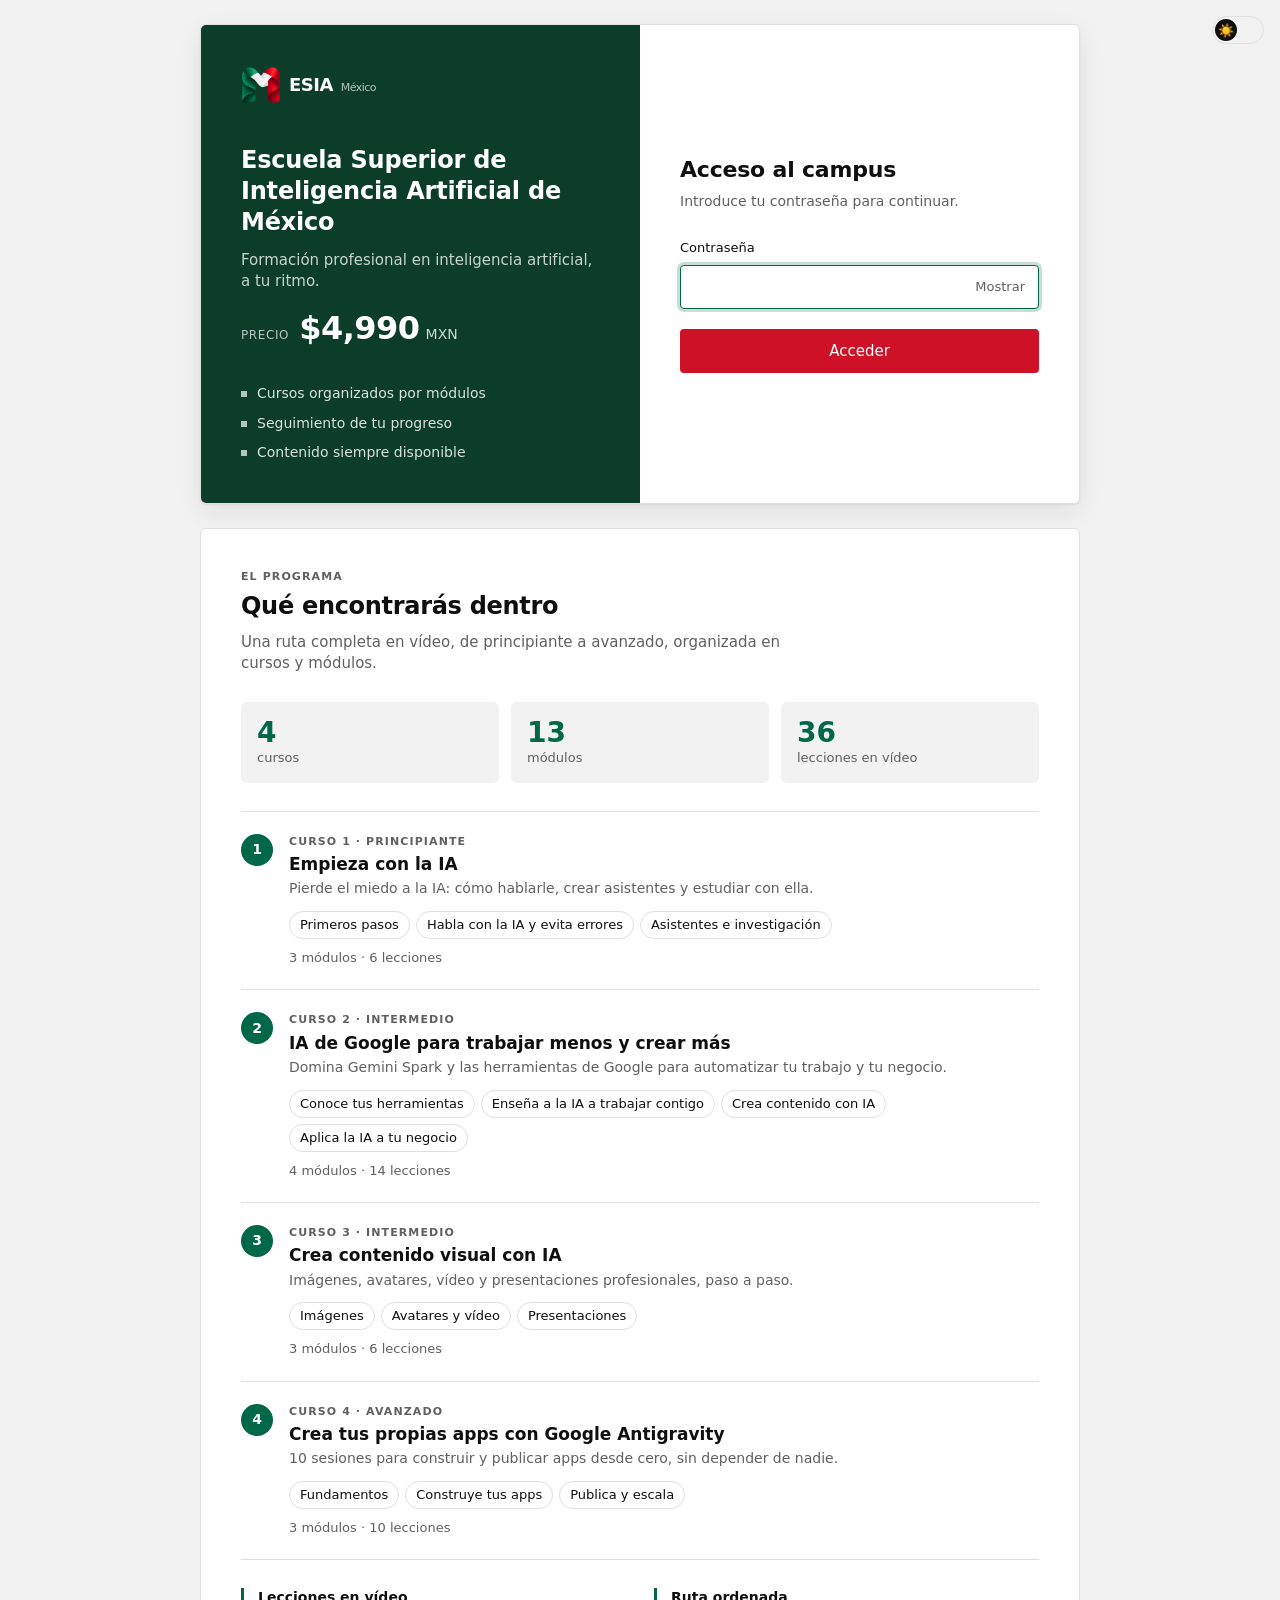
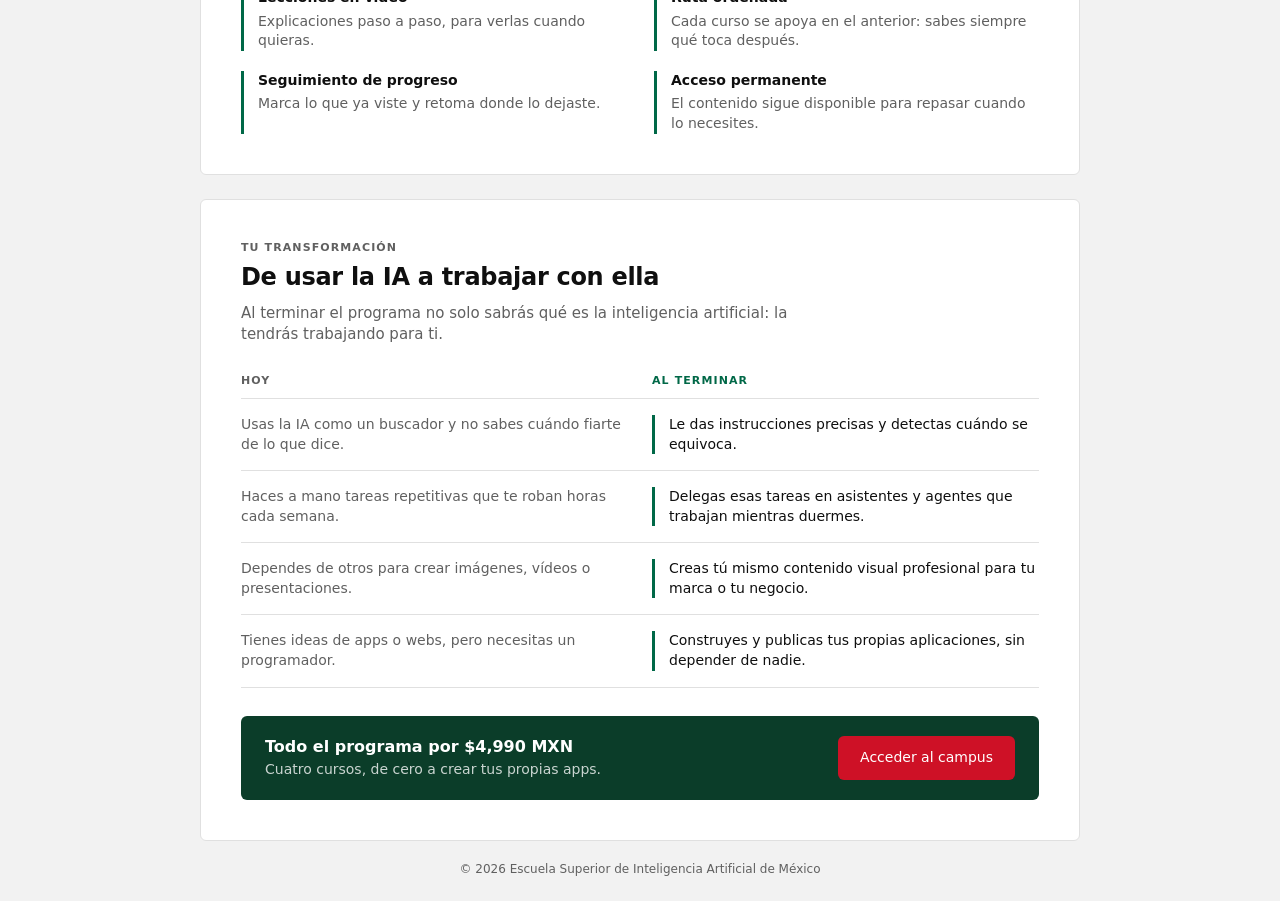
==== commit 07713496: "Logo recortado sin fondo ni halo en todos los iconos Co-Authored-By: Claude Opus 5.5 <noreply@anthro" ====
--- a/index.html
+++ b/index.html
@@ -6,17 +6,17 @@
   <title>Escuela Superior de Inteligencia Artificial de México</title>
   <meta name="description" content="Plataforma de formación en inteligencia artificial. Acceso con contraseña.">
   <meta name="theme-color" content="#242527">
-  <link rel="icon" href="assets/favicon.png" type="image/png">
+  <link rel="icon" href="assets/favicon.png?v=4" type="image/png">
   <!-- Vista previa al compartir (WhatsApp, Telegram, redes). Si cambia la dirección web, actualiza las URLs de abajo. -->
   <link rel="canonical" href="https://paumartifelip-cpu.github.io/escuelasuperioriamexico/">
-  <link rel="apple-touch-icon" href="assets/apple-touch-icon.png">
+  <link rel="apple-touch-icon" href="assets/apple-touch-icon.png?v=4">
   <meta property="og:type" content="website">
   <meta property="og:site_name" content="ESIA México">
   <meta property="og:locale" content="es_MX">
   <meta property="og:title" content="Escuela Superior de Inteligencia Artificial de México">
   <meta property="og:description" content="Formación profesional en inteligencia artificial, a tu ritmo.">
   <meta property="og:url" content="https://paumartifelip-cpu.github.io/escuelasuperioriamexico/">
-  <meta property="og:image" content="https://paumartifelip-cpu.github.io/escuelasuperioriamexico/assets/og-image.png?v=3">
+  <meta property="og:image" content="https://paumartifelip-cpu.github.io/escuelasuperioriamexico/assets/og-image.png?v=4">
   <meta property="og:image:type" content="image/png">
   <meta property="og:image:width" content="1200">
   <meta property="og:image:height" content="630">
@@ -24,7 +24,7 @@
   <meta name="twitter:card" content="summary_large_image">
   <meta name="twitter:title" content="Escuela Superior de Inteligencia Artificial de México">
   <meta name="twitter:description" content="Formación profesional en inteligencia artificial, a tu ritmo.">
-  <meta name="twitter:image" content="https://paumartifelip-cpu.github.io/escuelasuperioriamexico/assets/og-image.png?v=3">
+  <meta name="twitter:image" content="https://paumartifelip-cpu.github.io/escuelasuperioriamexico/assets/og-image.png?v=4">
   <link rel="stylesheet" href="css/styles.css">
   <script src="js/redirect.js"></script>
   <script src="js/theme.js"></script>
@@ -36,7 +36,7 @@
     <section class="intro-card" aria-labelledby="intro-title">
       <div class="intro-aside">
         <div class="brand">
-          <img class="brand-logo" src="assets/logo.png" alt="" width="40" height="40">
+          <img class="brand-logo" src="assets/logo.png?v=4" alt="" width="40" height="40">
           <span class="brand-text">ESIA <small>México</small></span>
         </div>
         <div>
--- a/css/styles.css
+++ b/css/styles.css
@@ -55,7 +55,7 @@
 
 /* ---------- Marca ---------- */
 .brand { display: inline-flex; align-items: center; gap: 8px; font-weight: 700; letter-spacing: -0.5px; }
-.brand-logo { width: 32px; height: 32px; object-fit: contain; flex: none; border-radius: 6px; }
+.brand-logo { width: 32px; height: 32px; object-fit: contain; flex: none; }
 .brand-text { font-size: 18px; }
 .brand-text small { font-weight: 400; color: var(--text-dim); font-size: 11px; margin-left: 2px; }
 
@@ -98,7 +98,7 @@
   background: var(--accent-deep); color: #fff;
 }
 .intro-aside .brand-text small { color: rgba(255, 255, 255, .7); }
-.intro-aside .brand-logo { width: 40px; height: 40px; border-radius: 8px; }
+.intro-aside .brand-logo { width: 40px; height: 40px; }
 .intro-aside h1 { font-size: 24px; line-height: 1.3; font-weight: 600; letter-spacing: -.2px; margin-bottom: 12px; }
 .lead { color: rgba(255, 255, 255, .78); font-size: 15px; }
 .intro-price { display: flex; align-items: baseline; gap: 6px; margin-top: 20px; }
